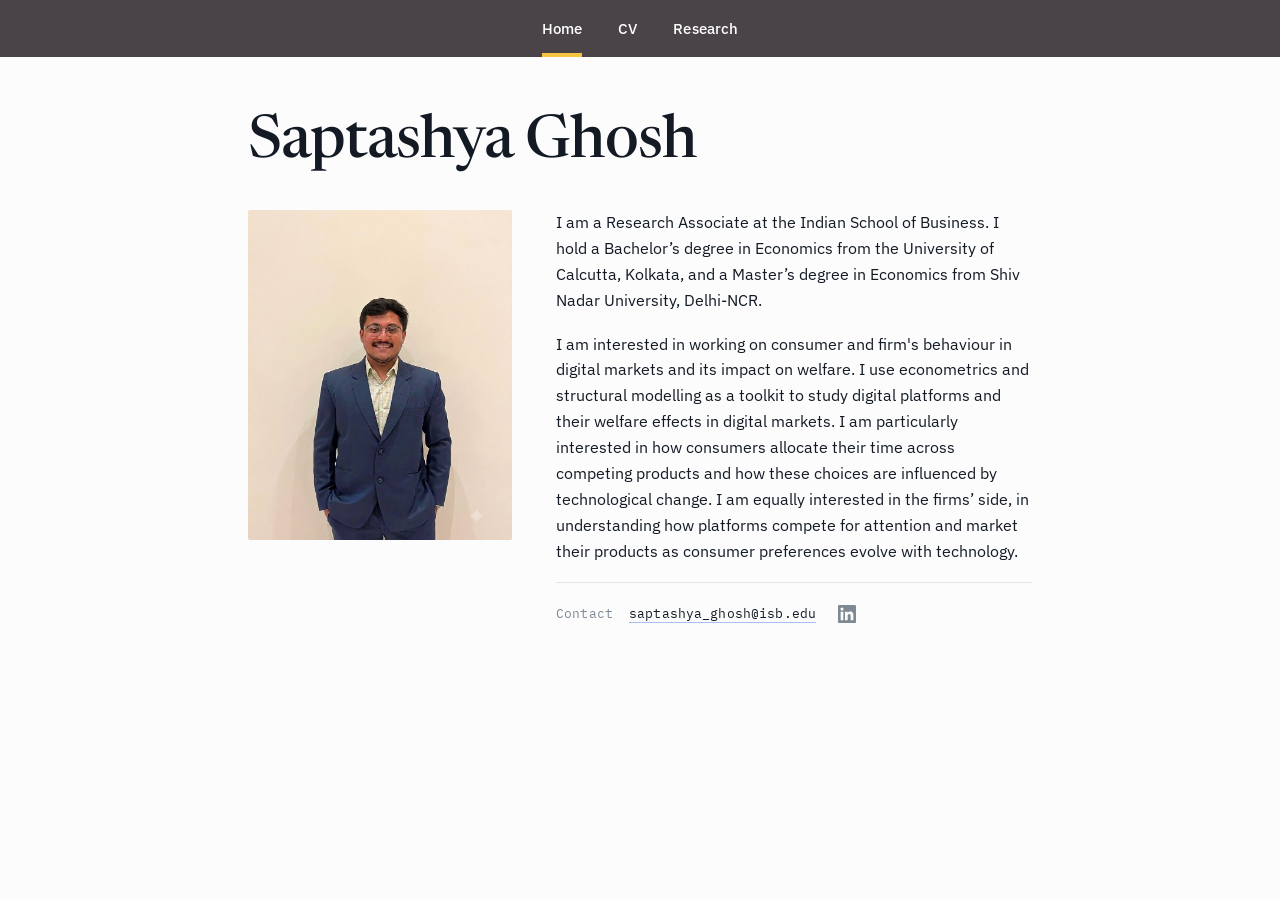
==== index.html @ bd55d1a6 "Update index.html" ====
<!DOCTYPE html>
<html lang="en">
<head>
<meta charset="utf-8">
<meta name="viewport" content="width=device-width, initial-scale=1">
<title>Saptashya Ghosh</title>
<meta name="description" content="Saptashya Ghosh is a Research Associate in the Information Systems area at the Indian School of Business, studying digital platforms and their welfare effects in digital markets.">
<meta property="og:title" content="Saptashya Ghosh">
<meta property="og:description" content="Research Associate, Information Systems, Indian School of Business. Digital platforms and their welfare effects in digital markets.">
<meta property="og:type" content="profile">
<link rel="preconnect" href="https://fonts.googleapis.com">
<link rel="preconnect" href="https://fonts.gstatic.com" crossorigin>
<link href="https://fonts.googleapis.com/css2?family=Newsreader:ital,opsz,wght@0,6..72,400;0,6..72,500;1,6..72,400&family=IBM+Plex+Mono:wght@400;500&family=IBM+Plex+Sans:wght@400;500&display=swap" rel="stylesheet">
<link rel="stylesheet" href="style.css">
</head>
<body>

<nav class="nav">
  <ul>
    <li><a href="index.html" aria-current="page">Home</a></li>
    <li><a href="cv.html">CV</a></li>
    <li><a href="research.html">Research</a></li>
  </ul>
</nav>

<div class="wrap">
  <h1 class="name">Saptashya Ghosh</h1>

  <div class="intro">
    <!-- Save your headshot beside this file as photo.jpg -->
    <img class="portrait" src="photo.jpg" alt="Saptashya Ghosh">

    <div>
      <p>
        I am a Research Associate at the Indian School of Business. I hold a
        Bachelor’s degree in Economics from the University of Calcutta, Kolkata,
        and a Master’s degree in Economics from Shiv Nadar University, Delhi-NCR.
      </p>
      <p>
        I am interested in working on consumer and firm's behaviour in digital markets and
        its impact on welfare. I use econometrics and structural modelling as a toolkit
        to study digital platforms and their welfare effects in digital markets. I am
        particularly interested in how consumers allocate their time across competing
        products and how these choices are influenced by technological change. I am
        equally interested in the firms’ side, in understanding how platforms compete
        for attention and market their products as consumer preferences evolve with
        technology.
      </p>

      <p class="contact">
        <span class="k">Contact</span>
        <a href="mailto:saptashya_ghosh@isb.edu">saptashya_ghosh@isb.edu</a>
        <a class="icon" href="https://www.linkedin.com/in/saptashya-ghosh-b51867218" aria-label="LinkedIn profile">
          <svg viewBox="0 0 24 24" width="18" height="18" fill="currentColor" aria-hidden="true">
            <path d="M20.45 20.45h-3.56v-5.57c0-1.33-.02-3.04-1.85-3.04-1.85 0-2.14 1.45-2.14 2.94v5.67H9.35V9h3.41v1.56h.05c.48-.9 1.63-1.85 3.37-1.85 3.6 0 4.27 2.37 4.27 5.46v6.28zM5.34 7.43a2.06 2.06 0 1 1 0-4.13 2.06 2.06 0 0 1 0 4.13zM7.12 20.45H3.55V9h3.57v11.45zM22.22 0H1.77C.79 0 0 .77 0 1.73v20.54C0 23.22.79 24 1.77 24h20.45c.98 0 1.78-.78 1.78-1.73V1.73C24 .77 23.2 0 22.22 0z"/>
          </svg>
        </a>
      </p>
    </div>
  </div>
</div>

</body>
</html>
---- style.css ----
:root{
  --ink:        #131A24;
  --ink-soft:   #4A5663;
  --ink-faint:  #7E8994;
  --paper:      #FCFCFD;
  --rule:       #E1E6EA;
  --rule-soft:  #EDF1F4;
  --signal:     #2F5FE0;
  --signal-dim: #A9BEF2;

  --nav-bg:     #4A4448;
  --nav-ink:    #FFFFFF;
  --nav-active: #F5C542;

  --display: "Newsreader", Georgia, serif;
  --body:    "IBM Plex Sans", system-ui, sans-serif;
  --mono:    "IBM Plex Mono", ui-monospace, monospace;

  --measure: 40rem;
  --rail:    9.5rem;
  --gap:     2.5rem;
  --page:    52rem;
}

*{box-sizing:border-box}
html{-webkit-text-size-adjust:100%}
body{
  margin:0;
  background:var(--paper);
  color:var(--ink);
  font-family:var(--body);
  font-size:16px;
  line-height:1.62;
  -webkit-font-smoothing:antialiased;
}
a{color:var(--ink); text-decoration:none; border-bottom:1px solid var(--signal-dim)}
a:hover{border-bottom-color:var(--signal); color:var(--signal)}
a:focus-visible{outline:2px solid var(--signal); outline-offset:3px; border-radius:2px}

/* ---------- Navigation ---------- */
.nav{background:var(--nav-bg)}
.nav ul{
  max-width:var(--page);
  margin:0 auto;
  padding:0 1.5rem;
  list-style:none;
  display:flex;
  justify-content:center;
  gap:2.25rem;
}
.nav a{
  display:block;
  padding:1.05rem 0 0.75rem;
  color:var(--nav-ink);
  font-size:0.9375rem;
  font-weight:500;
  letter-spacing:0.005em;
  border-bottom:4px solid transparent;
}
.nav a:hover{color:var(--nav-ink); border-bottom-color:rgba(255,255,255,0.35)}
.nav a[aria-current="page"]{border-bottom-color:var(--nav-active)}
.nav a:focus-visible{outline:2px solid var(--nav-active); outline-offset:-4px}

.wrap{
  max-width:var(--page);
  margin:0 auto;
  padding:3.5rem 1.5rem 6rem;
}

/* ---------- Home ---------- */
.name{
  font-family:var(--display);
  font-weight:500;
  font-size:clamp(2.5rem, 7vw, 3.75rem);
  line-height:1.02;
  letter-spacing:-0.018em;
  margin:0 0 2.25rem;
}
.intro{
  display:grid;
  grid-template-columns:16.5rem minmax(0, 1fr);
  gap:2.75rem;
  align-items:start;
}
.portrait{
  width:100%;
  height:auto;
  display:block;
  border-radius:2px;
  background:var(--rule-soft);
  aspect-ratio:4 / 5;
  object-fit:cover;
}
.intro p{margin:0 0 1.1rem}
.intro p:last-of-type{margin-bottom:0}

.contact{
  margin:1.75rem 0 0;
  padding-top:1.25rem;
  border-top:1px solid var(--rule);
  font-family:var(--mono);
  font-size:0.8125rem;
  letter-spacing:0.01em;
}
.contact .k{color:var(--ink-faint); margin-right:0.5rem}

/* ---------- CV page ---------- */
.cv-panel{
  min-height:26rem;
  display:flex;
  flex-direction:column;
  align-items:center;
  justify-content:center;
  text-align:center;
  padding:3rem 1rem;
}
.cv-heading{
  font-family:var(--mono);
  font-size:0.6875rem;
  font-weight:500;
  text-transform:uppercase;
  letter-spacing:0.16em;
  color:var(--ink-faint);
  margin:0 0 1.5rem;
}
.cv-mark{
  font-family:var(--display);
  font-weight:500;
  font-size:clamp(6rem, 22vw, 11rem);
  line-height:0.9;
  letter-spacing:-0.03em;
  color:var(--ink);
  border-bottom:0;
  display:inline-block;
  transition:color 160ms ease;
}
.cv-mark:hover{color:var(--signal); border-bottom:0}
.cv-mark:focus-visible{outline:2px solid var(--signal); outline-offset:8px; border-radius:4px}
.cv-note{
  font-family:var(--mono);
  font-size:0.75rem;
  color:var(--ink-faint);
  letter-spacing:0.02em;
  margin:1.75rem 0 0;
}

/* ---------- Research sections ---------- */
.section{
  display:grid;
  grid-template-columns:var(--rail) minmax(0, 1fr);
  gap:var(--gap);
  padding:2.5rem 0;
  border-top:1px solid var(--rule);
}
.section:first-of-type{border-top:0; padding-top:0}
.section-label{
  font-family:var(--mono);
  font-size:0.6875rem;
  font-weight:500;
  text-transform:uppercase;
  letter-spacing:0.11em;
  color:var(--ink-faint);
  line-height:1.5;
  padding-top:0.35rem;
  margin:0;
}
.section-body > *:first-child{margin-top:0}
.section-body > *:last-child{margin-bottom:0}

.paper{margin:0 0 2.25rem}
.paper:last-child{margin-bottom:0}
.paper-title{
  font-family:var(--display);
  font-size:1.1875rem;
  font-weight:500;
  line-height:1.32;
  letter-spacing:-0.004em;
  margin:0 0 0.3rem;
}
.paper-authors{margin:0 0 0.3rem; color:var(--ink-soft); font-size:0.9375rem}
.paper-venue{
  font-family:var(--mono);
  font-size:0.75rem;
  letter-spacing:0.015em;
  color:var(--ink-faint);
  margin:0;
}
.paper-venue .status{color:var(--signal)}

details.abstract{margin:0.7rem 0 0}
details.abstract summary{
  font-family:var(--mono);
  font-size:0.6875rem;
  text-transform:uppercase;
  letter-spacing:0.09em;
  color:var(--ink-faint);
  cursor:pointer;
  display:inline-block;
  padding:0.15rem 0;
  list-style:none;
}
details.abstract summary::-webkit-details-marker{display:none}
details.abstract summary::before{content:"+ "; color:var(--signal)}
details.abstract[open] summary::before{content:"\2212 "}
details.abstract summary:hover{color:var(--signal)}
details.abstract summary:focus-visible{outline:2px solid var(--signal); outline-offset:3px}
.abstract-text{
  font-size:0.9375rem;
  line-height:1.65;
  color:var(--ink-soft);
  border-left:2px solid var(--rule);
  padding-left:1rem;
  margin:0.75rem 0 0;
  max-width:var(--measure);
}

/* ---------- Figure: the entropy result ---------- */
.band-figure{margin:1.25rem 0 0; max-width:var(--measure)}
.band{display:flex; gap:2px; height:44px; width:100%}
.band span{
  flex:1 1 0;
  background:var(--signal-dim);
  border-radius:1px;
  transition:flex-grow 1400ms cubic-bezier(.22,.61,.36,1),
             background-color 1400ms ease;
  transition-delay:calc(var(--i) * 28ms);
}
.band.settled span{background:var(--rule-soft)}
.band.settled span[data-hot="1"]{background:var(--signal-dim)}
.band.settled span[data-hot="2"]{background:var(--signal)}
.band-caption{
  font-family:var(--mono);
  font-size:0.6875rem;
  line-height:1.55;
  color:var(--ink-faint);
  letter-spacing:0.02em;
  margin:0.6rem 0 0;
}

/* ---------- Footer ---------- */
.colophon{
  max-width:var(--page);
  margin:0 auto;
  padding:1.5rem 1.5rem 3rem;
  border-top:1px solid var(--rule);
  font-family:var(--mono);
  font-size:0.6875rem;
  color:var(--ink-faint);
  letter-spacing:0.02em;
}

/* ---------- Mobile ---------- */
@media (max-width:720px){
  .nav ul{gap:1.25rem; justify-content:flex-start; overflow-x:auto; padding:0 1.25rem}
  .nav a{font-size:0.875rem; white-space:nowrap}
  .wrap{padding:2.5rem 1.25rem 4rem}
  .intro{grid-template-columns:1fr; gap:1.75rem}
  .portrait{max-width:12.5rem}
  .section{grid-template-columns:1fr; gap:0.9rem; padding:2rem 0}
  .section-label{padding-top:0}
  .band{height:36px}
  .cv-panel{min-height:18rem}
}

@media (prefers-reduced-motion:reduce){
  .band span{transition:none}
  .cv-mark{transition:none}
}

/* ---------- Contact icons ---------- */
.contact .icon{
  display:inline-flex;
  align-items:center;
  margin-left:0.85rem;
  vertical-align:-0.3rem;
  color:var(--ink-faint);
  border-bottom:0;
  transition:color 150ms ease;
}
.contact .icon:hover{color:var(--signal); border-bottom:0}
.contact .icon:focus-visible{outline:2px solid var(--signal); outline-offset:3px; border-radius:2px}
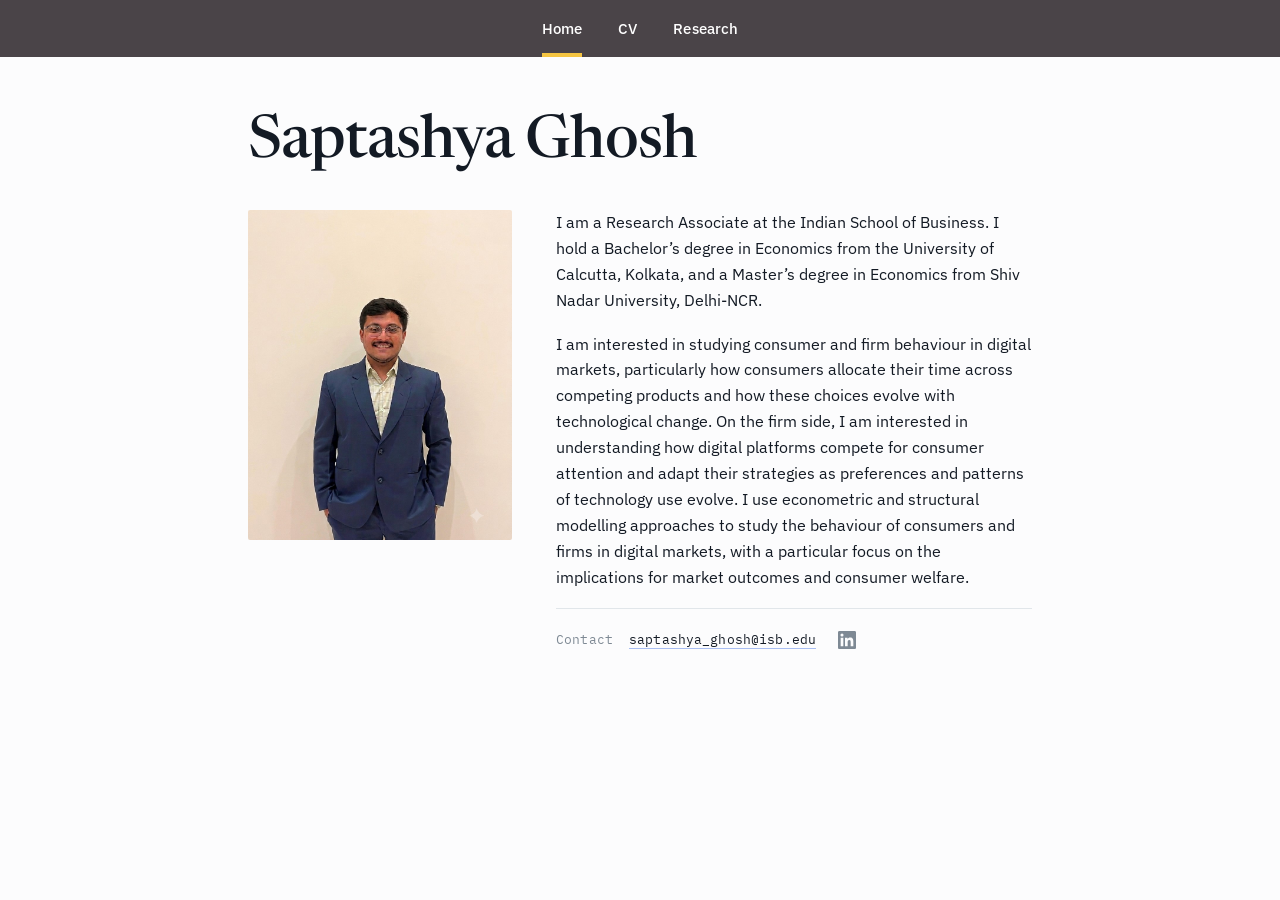
==== commit 9e0a24c7: "Update index.html" ====
--- a/index.html
+++ b/index.html
@@ -37,14 +37,14 @@
         and a Master’s degree in Economics from Shiv Nadar University, Delhi-NCR.
       </p>
       <p>
-        I am interested in working on consumer and firm's behaviour in digital markets and
-        its impact on welfare. I use econometrics and structural modelling as a toolkit
-        to study digital platforms and their welfare effects in digital markets. I am
-        particularly interested in how consumers allocate their time across competing
-        products and how these choices are influenced by technological change. I am
-        equally interested in the firms’ side, in understanding how platforms compete
-        for attention and market their products as consumer preferences evolve with
-        technology.
+        I am interested in studying consumer and firm behaviour in digital markets, 
+        particularly how consumers allocate their time across competing products 
+        and how these choices evolve with technological change. On the firm side, 
+        I am interested in understanding how digital platforms compete for consumer
+        attention and adapt their strategies as preferences and patterns of technology
+        use evolve. I use econometric and structural modelling approaches to
+        study the behaviour of consumers and firms in digital markets, with a
+        particular focus on the implications for market outcomes and consumer welfare.
       </p>
 
       <p class="contact">
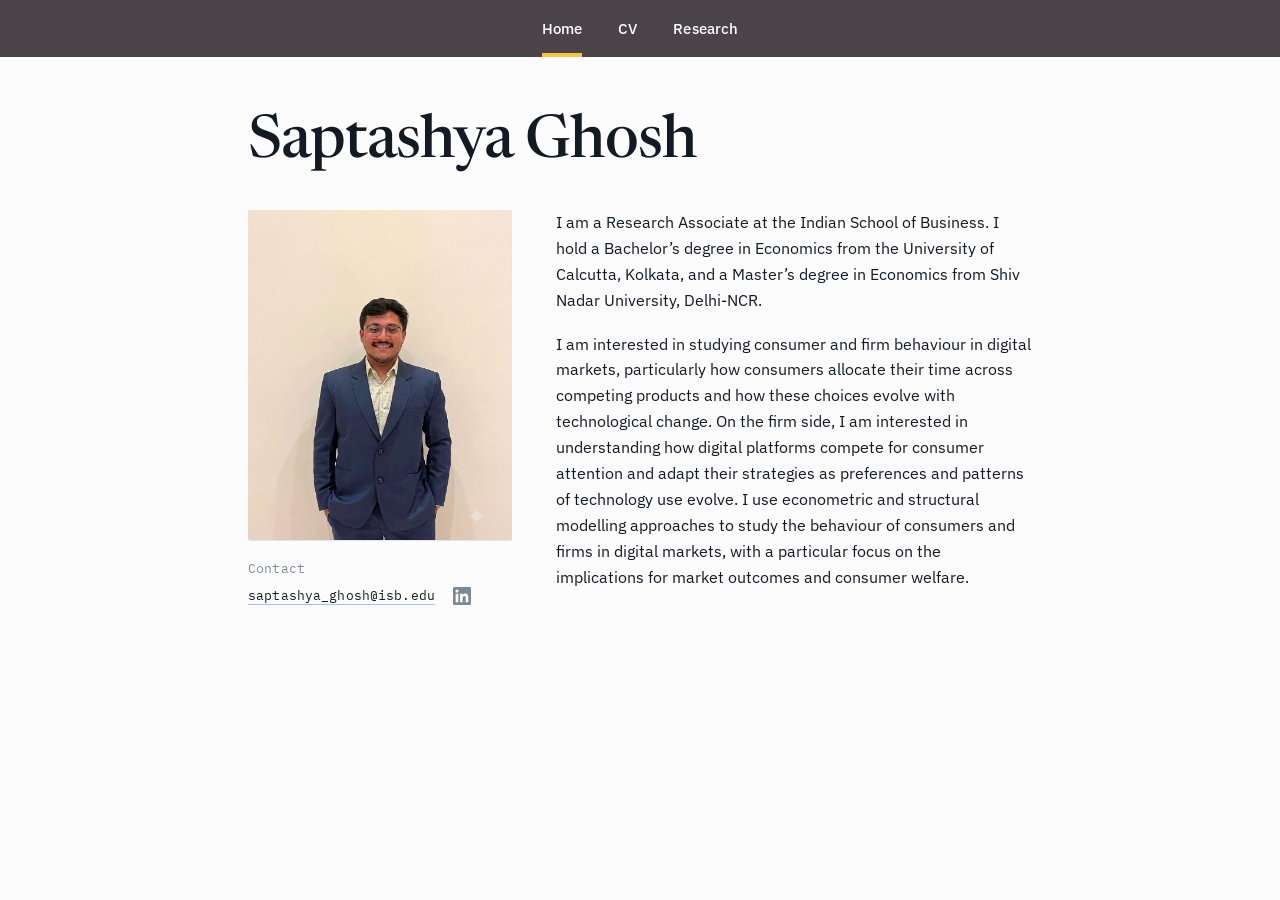
==== commit 3c43b83f: "Add files via upload" ====
--- a/index.html
+++ b/index.html
@@ -27,25 +27,9 @@
   <h1 class="name">Saptashya Ghosh</h1>
 
   <div class="intro">
-    <!-- Save your headshot beside this file as photo.jpg -->
-    <img class="portrait" src="photo.jpg" alt="Saptashya Ghosh">
-
-    <div>
-      <p>
-        I am a Research Associate at the Indian School of Business. I hold a
-        Bachelor’s degree in Economics from the University of Calcutta, Kolkata,
-        and a Master’s degree in Economics from Shiv Nadar University, Delhi-NCR.
-      </p>
-      <p>
-        I am interested in studying consumer and firm behaviour in digital markets, 
-        particularly how consumers allocate their time across competing products 
-        and how these choices evolve with technological change. On the firm side, 
-        I am interested in understanding how digital platforms compete for consumer
-        attention and adapt their strategies as preferences and patterns of technology
-        use evolve. I use econometric and structural modelling approaches to
-        study the behaviour of consumers and firms in digital markets, with a
-        particular focus on the implications for market outcomes and consumer welfare.
-      </p>
+    <div class="intro-left">
+      <!-- Save your headshot beside this file as photo.jpg -->
+      <img class="portrait" src="photo.jpg" alt="Saptashya Ghosh">
 
       <p class="contact">
         <span class="k">Contact</span>
@@ -57,6 +41,24 @@
         </a>
       </p>
     </div>
+
+    <div>
+      <p>
+        I am a Research Associate at the Indian School of Business. I hold a
+        Bachelor’s degree in Economics from the University of Calcutta, Kolkata,
+        and a Master’s degree in Economics from Shiv Nadar University, Delhi-NCR.
+      </p>
+      <p>
+        I am interested in studying consumer and firm behaviour in digital markets,
+        particularly how consumers allocate their time across competing products
+        and how these choices evolve with technological change. On the firm side,
+        I am interested in understanding how digital platforms compete for consumer
+        attention and adapt their strategies as preferences and patterns of technology
+        use evolve. I use econometric and structural modelling approaches to
+        study the behaviour of consumers and firms in digital markets, with a
+        particular focus on the implications for market outcomes and consumer welfare.
+      </p>
+    </div>
   </div>
 </div>
 
--- a/style.css
+++ b/style.css
@@ -95,14 +95,20 @@
 .intro p:last-of-type{margin-bottom:0}
 
 .contact{
-  margin:1.75rem 0 0;
-  padding-top:1.25rem;
+  margin:1.25rem 0 0;
+  padding-top:1rem;
   border-top:1px solid var(--rule);
   font-family:var(--mono);
   font-size:0.8125rem;
   letter-spacing:0.01em;
-}
-.contact .k{color:var(--ink-faint); margin-right:0.5rem}
+  line-height:1.9;
+}
+.contact .k{
+  display:block;
+  color:var(--ink-faint);
+  margin:0 0 0.15rem;
+}
+.contact a{word-break:break-all}
 
 /* ---------- CV page ---------- */
 .cv-panel{
@@ -269,9 +275,10 @@
 
 /* ---------- Contact icons ---------- */
 .contact .icon{
+  word-break:normal;
   display:inline-flex;
   align-items:center;
-  margin-left:0.85rem;
+  margin-left:0.6rem;
   vertical-align:-0.3rem;
   color:var(--ink-faint);
   border-bottom:0;
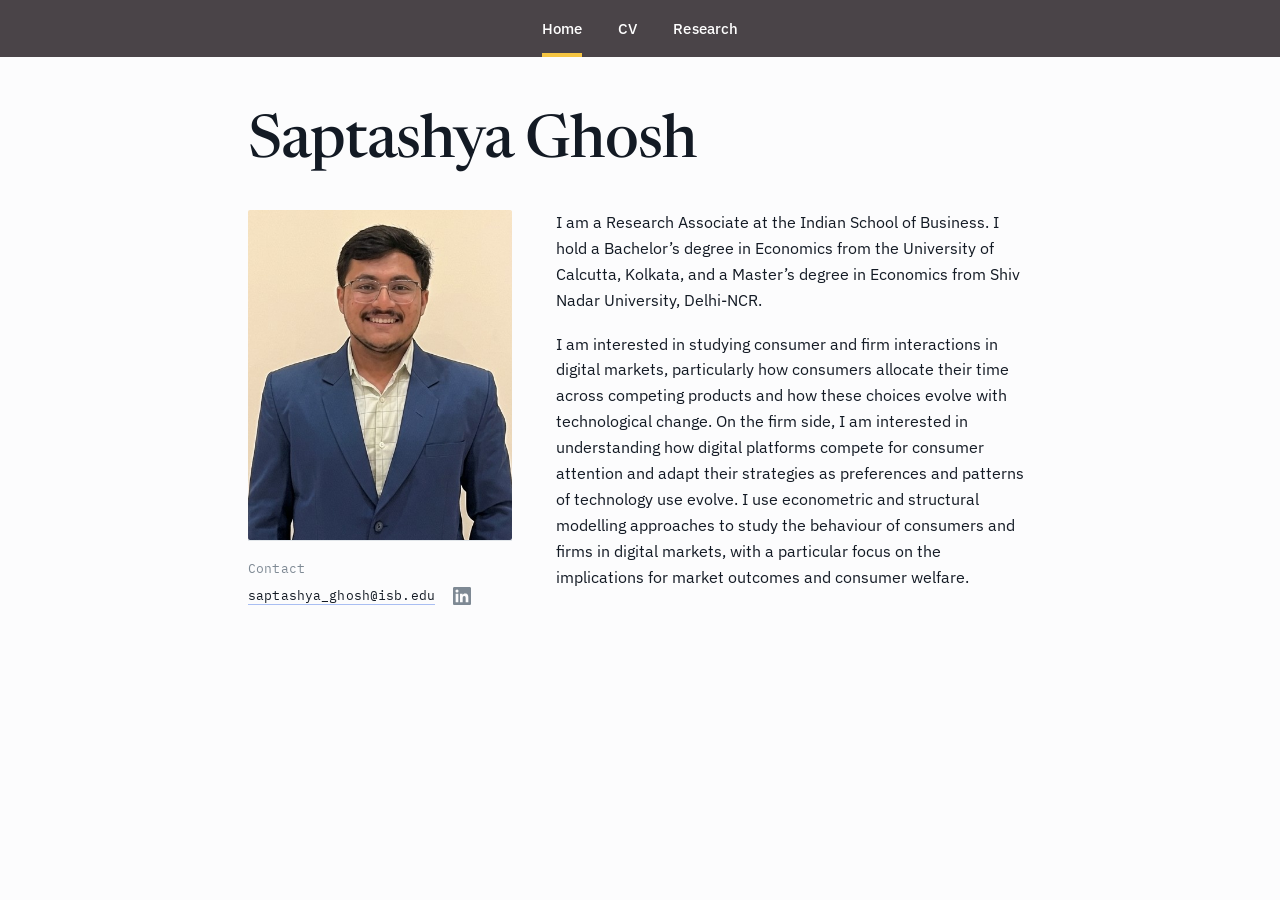
==== commit 9e7afc3f: "Update index.html" ====
--- a/index.html
+++ b/index.html
@@ -49,7 +49,7 @@
         and a Master’s degree in Economics from Shiv Nadar University, Delhi-NCR.
       </p>
       <p>
-        I am interested in studying consumer and firm behaviour in digital markets,
+        I am interested in studying consumer and firm interactions in digital markets,
         particularly how consumers allocate their time across competing products
         and how these choices evolve with technological change. On the firm side,
         I am interested in understanding how digital platforms compete for consumer
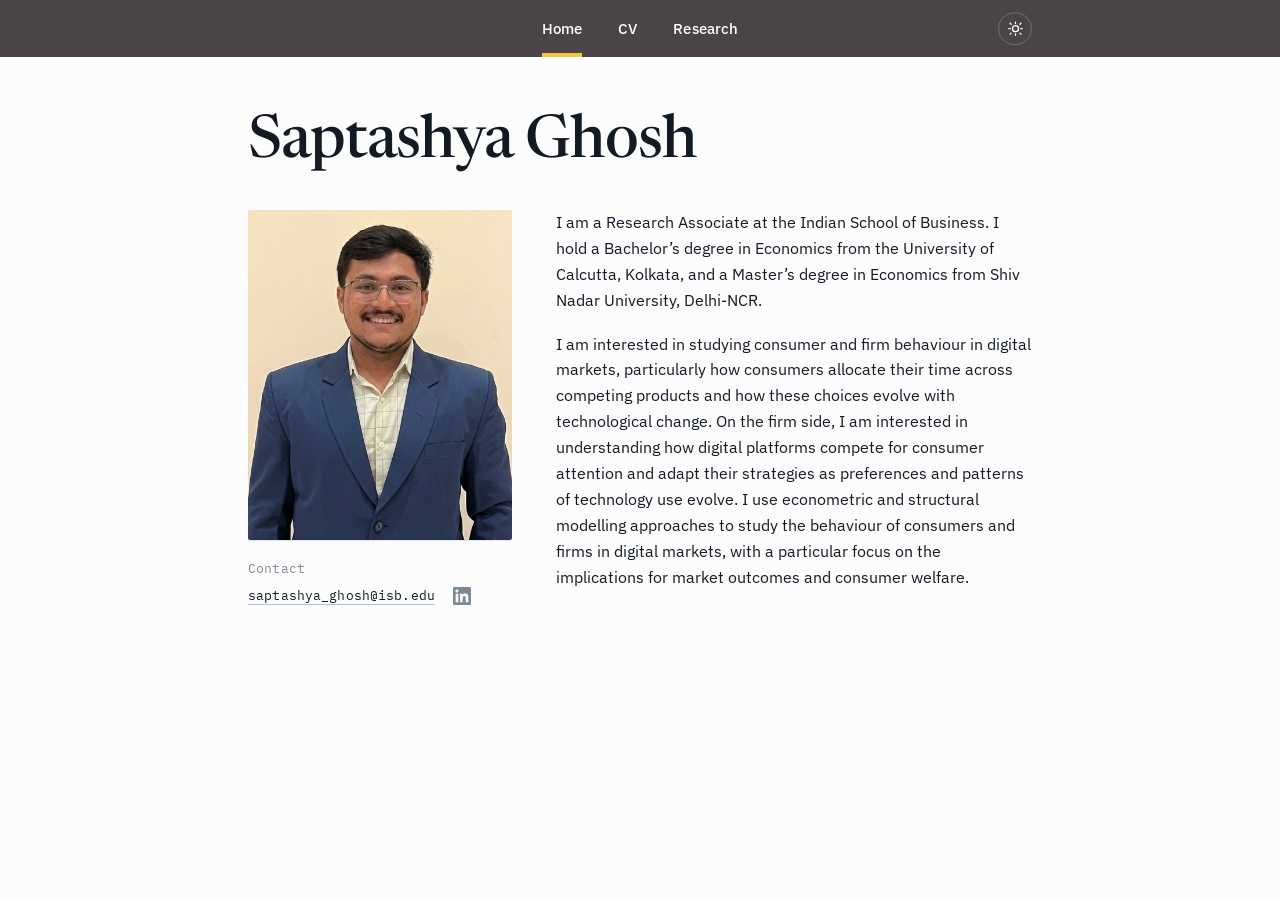
==== commit 3fc091a7: "Add files via upload" ====
--- a/index.html
+++ b/index.html
@@ -12,15 +12,35 @@
 <link rel="preconnect" href="https://fonts.gstatic.com" crossorigin>
 <link href="https://fonts.googleapis.com/css2?family=Newsreader:ital,opsz,wght@0,6..72,400;0,6..72,500;1,6..72,400&family=IBM+Plex+Mono:wght@400;500&family=IBM+Plex+Sans:wght@400;500&display=swap" rel="stylesheet">
 <link rel="stylesheet" href="style.css">
+<script>
+(function(){
+  try{
+    var t = localStorage.getItem('theme');
+    if(!t) t = window.matchMedia('(prefers-color-scheme: dark)').matches ? 'dark' : 'light';
+    document.documentElement.setAttribute('data-theme', t);
+  }catch(e){}
+})();
+</script>
 </head>
 <body>
 
 <nav class="nav">
-  <ul>
-    <li><a href="index.html" aria-current="page">Home</a></li>
-    <li><a href="cv.html">CV</a></li>
-    <li><a href="research.html">Research</a></li>
-  </ul>
+  <div class="nav-inner">
+    <ul>
+      <li><a href="index.html" aria-current="page">Home</a></li>
+      <li><a href="cv.html">CV</a></li>
+      <li><a href="research.html">Research</a></li>
+    </ul>
+  <button class="theme-toggle" id="themeToggle" type="button" aria-label="Switch to dark theme">
+    <svg class="icon-sun" viewBox="0 0 24 24" width="17" height="17" fill="none" stroke="currentColor" stroke-width="1.8" stroke-linecap="round" aria-hidden="true">
+      <circle cx="12" cy="12" r="4.2"/>
+      <path d="M12 2.6v2.1M12 19.3v2.1M4.3 4.3l1.5 1.5M18.2 18.2l1.5 1.5M2.6 12h2.1M19.3 12h2.1M4.3 19.7l1.5-1.5M18.2 5.8l1.5-1.5"/>
+    </svg>
+    <svg class="icon-moon" viewBox="0 0 24 24" width="17" height="17" fill="currentColor" aria-hidden="true">
+      <path d="M20.3 14.9A8.5 8.5 0 0 1 9.1 3.7a8.5 8.5 0 1 0 11.2 11.2z"/>
+    </svg>
+  </button>
+  </div>
 </nav>
 
 <div class="wrap">
@@ -49,7 +69,7 @@
         and a Master’s degree in Economics from Shiv Nadar University, Delhi-NCR.
       </p>
       <p>
-        I am interested in studying consumer and firm interactions in digital markets,
+        I am interested in studying consumer and firm behaviour in digital markets,
         particularly how consumers allocate their time across competing products
         and how these choices evolve with technological change. On the firm side,
         I am interested in understanding how digital platforms compete for consumer
@@ -62,5 +82,22 @@
   </div>
 </div>
 
+<script>
+(function(){
+  var btn = document.getElementById('themeToggle');
+  if(!btn) return;
+  function label(){
+    var dark = document.documentElement.getAttribute('data-theme') === 'dark';
+    btn.setAttribute('aria-label', dark ? 'Switch to light theme' : 'Switch to dark theme');
+  }
+  label();
+  btn.addEventListener('click', function(){
+    var next = document.documentElement.getAttribute('data-theme') === 'dark' ? 'light' : 'dark';
+    document.documentElement.setAttribute('data-theme', next);
+    try{ localStorage.setItem('theme', next); }catch(e){}
+    label();
+  });
+})();
+</script>
 </body>
 </html>
--- a/style.css
+++ b/style.css
@@ -22,6 +22,22 @@
   --page:    52rem;
 }
 
+:root[data-theme="dark"]{
+  --ink:        #E6EAF0;
+  --ink-soft:   #A9B4C2;
+  --ink-faint:  #78838F;
+  --paper:      #15191E;
+  --rule:       #2B323B;
+  --rule-soft:  #1F252C;
+  --signal:     #86A5F2;
+  --signal-dim: #394B74;
+
+  --nav-bg:     #1E232A;
+  --nav-ink:    #E6EAF0;
+  --nav-active: #F5C542;
+}
+:root[data-theme="dark"] .portrait{filter:brightness(0.94)}
+
 *{box-sizing:border-box}
 html{-webkit-text-size-adjust:100%}
 body{
@@ -39,15 +55,46 @@
 
 /* ---------- Navigation ---------- */
 .nav{background:var(--nav-bg)}
-.nav ul{
+.nav-inner{
+  position:relative;
   max-width:var(--page);
   margin:0 auto;
   padding:0 1.5rem;
+  display:flex;
+  align-items:center;
+  justify-content:center;
+}
+.nav ul{
+  margin:0;
+  padding:0;
   list-style:none;
   display:flex;
   justify-content:center;
   gap:2.25rem;
 }
+.theme-toggle{
+  position:absolute;
+  right:1.5rem;
+  top:50%;
+  transform:translateY(-50%);
+  display:inline-flex;
+  align-items:center;
+  justify-content:center;
+  width:2.1rem;
+  height:2.1rem;
+  padding:0;
+  background:transparent;
+  border:1px solid rgba(255,255,255,0.22);
+  border-radius:50%;
+  color:var(--nav-ink);
+  cursor:pointer;
+  transition:background-color 150ms ease, border-color 150ms ease;
+}
+.theme-toggle:hover{background:rgba(255,255,255,0.12); border-color:rgba(255,255,255,0.4)}
+.theme-toggle:focus-visible{outline:2px solid var(--nav-active); outline-offset:2px}
+.theme-toggle .icon-moon{display:none}
+:root[data-theme="dark"] .theme-toggle .icon-moon{display:block}
+:root[data-theme="dark"] .theme-toggle .icon-sun{display:none}
 .nav a{
   display:block;
   padding:1.05rem 0 0.75rem;
@@ -193,32 +240,55 @@
 }
 .paper-venue .status{color:var(--signal)}
 
-details.abstract{margin:0.7rem 0 0}
-details.abstract summary{
-  font-family:var(--mono);
-  font-size:0.6875rem;
-  text-transform:uppercase;
-  letter-spacing:0.09em;
-  color:var(--ink-faint);
-  cursor:pointer;
-  display:inline-block;
-  padding:0.15rem 0;
-  list-style:none;
-}
-details.abstract summary::-webkit-details-marker{display:none}
-details.abstract summary::before{content:"+ "; color:var(--signal)}
-details.abstract[open] summary::before{content:"\2212 "}
-details.abstract summary:hover{color:var(--signal)}
-details.abstract summary:focus-visible{outline:2px solid var(--signal); outline-offset:3px}
+.abstract{margin:0.8rem 0 0; max-width:var(--measure)}
+.abs-toggle{
+  position:absolute;
+  width:1px; height:1px;
+  opacity:0;
+  pointer-events:none;
+}
+.abstract-shell{position:relative}
 .abstract-text{
   font-size:0.9375rem;
   line-height:1.65;
   color:var(--ink-soft);
   border-left:2px solid var(--rule);
   padding-left:1rem;
-  margin:0.75rem 0 0;
-  max-width:var(--measure);
-}
+  margin:0;
+  display:-webkit-box;
+  -webkit-line-clamp:4;
+  -webkit-box-orient:vertical;
+  overflow:hidden;
+}
+.abstract-shell::after{
+  content:"";
+  position:absolute;
+  left:2px; right:0; bottom:0;
+  height:2.6em;
+  background:linear-gradient(to bottom, rgba(0,0,0,0), var(--paper) 88%);
+  pointer-events:none;
+}
+.abs-more{
+  display:inline-block;
+  margin-top:0.55rem;
+  margin-left:1rem;
+  font-family:var(--mono);
+  font-size:0.6875rem;
+  text-transform:uppercase;
+  letter-spacing:0.09em;
+  color:var(--signal);
+  cursor:pointer;
+}
+.abs-more::before{content:"see more"}
+.abs-more:hover{text-decoration:underline}
+.abs-toggle:checked ~ .abstract-shell .abstract-text{
+  -webkit-line-clamp:unset;
+  display:block;
+  overflow:visible;
+}
+.abs-toggle:checked ~ .abstract-shell::after{display:none}
+.abs-toggle:checked ~ .abs-more::before{content:"see less"}
+.abs-toggle:focus-visible ~ .abs-more{outline:2px solid var(--signal); outline-offset:3px; border-radius:2px}
 
 /* ---------- Figure: the entropy result ---------- */
 .band-figure{margin:1.25rem 0 0; max-width:var(--measure)}
@@ -257,8 +327,10 @@
 
 /* ---------- Mobile ---------- */
 @media (max-width:720px){
-  .nav ul{gap:1.25rem; justify-content:flex-start; overflow-x:auto; padding:0 1.25rem}
+  .nav-inner{justify-content:flex-start; padding:0 3.75rem 0 1.25rem}
+  .nav ul{gap:1.25rem; justify-content:flex-start; overflow-x:auto}
   .nav a{font-size:0.875rem; white-space:nowrap}
+  .theme-toggle{right:1rem}
   .wrap{padding:2.5rem 1.25rem 4rem}
   .intro{grid-template-columns:1fr; gap:1.75rem}
   .portrait{max-width:12.5rem}
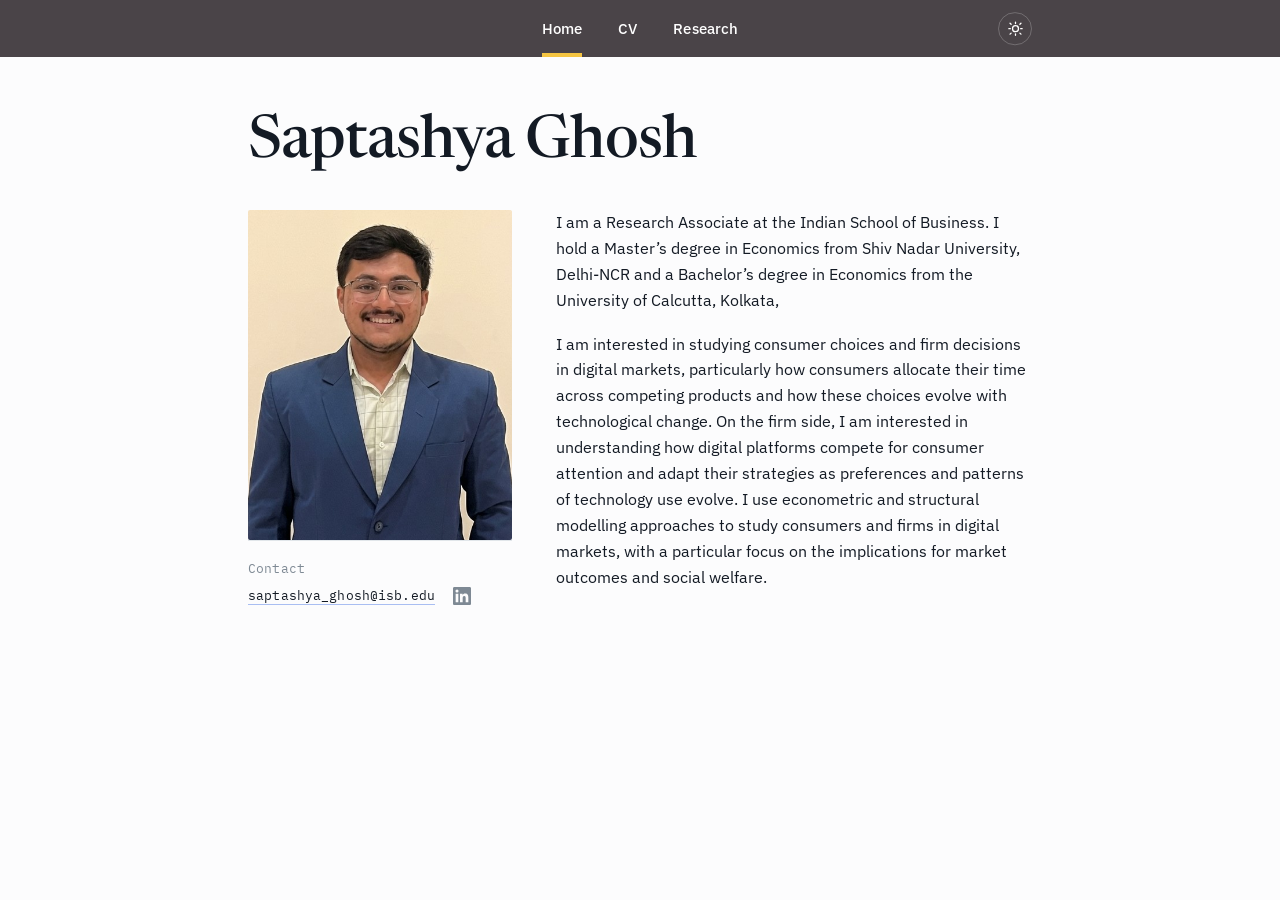
==== commit 76fe776c: "Update index.html" ====
--- a/index.html
+++ b/index.html
@@ -65,18 +65,19 @@
     <div>
       <p>
         I am a Research Associate at the Indian School of Business. I hold a
+        Master’s degree in Economics from Shiv Nadar University, Delhi-NCR and a 
         Bachelor’s degree in Economics from the University of Calcutta, Kolkata,
-        and a Master’s degree in Economics from Shiv Nadar University, Delhi-NCR.
+       
       </p>
       <p>
-        I am interested in studying consumer and firm behaviour in digital markets,
+        I am interested in studying consumer choices and firm decisions in digital markets,
         particularly how consumers allocate their time across competing products
         and how these choices evolve with technological change. On the firm side,
         I am interested in understanding how digital platforms compete for consumer
         attention and adapt their strategies as preferences and patterns of technology
         use evolve. I use econometric and structural modelling approaches to
-        study the behaviour of consumers and firms in digital markets, with a
-        particular focus on the implications for market outcomes and consumer welfare.
+        study consumers and firms in digital markets, with a
+        particular focus on the implications for market outcomes and social welfare.
       </p>
     </div>
   </div>
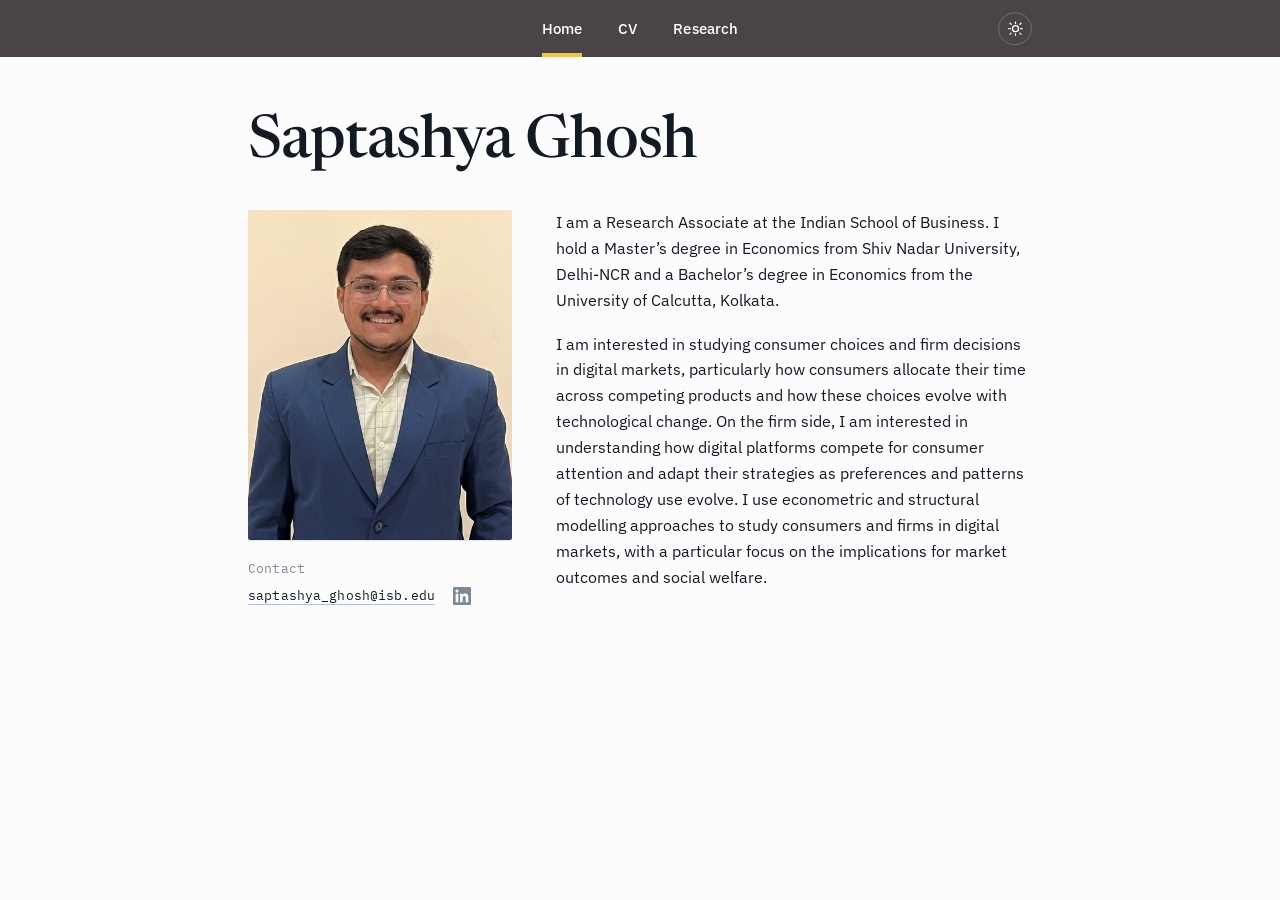
==== commit 2eb2ab2e: "Update index.html" ====
--- a/index.html
+++ b/index.html
@@ -66,7 +66,7 @@
       <p>
         I am a Research Associate at the Indian School of Business. I hold a
         Master’s degree in Economics from Shiv Nadar University, Delhi-NCR and a 
-        Bachelor’s degree in Economics from the University of Calcutta, Kolkata,
+        Bachelor’s degree in Economics from the University of Calcutta, Kolkata.
        
       </p>
       <p>
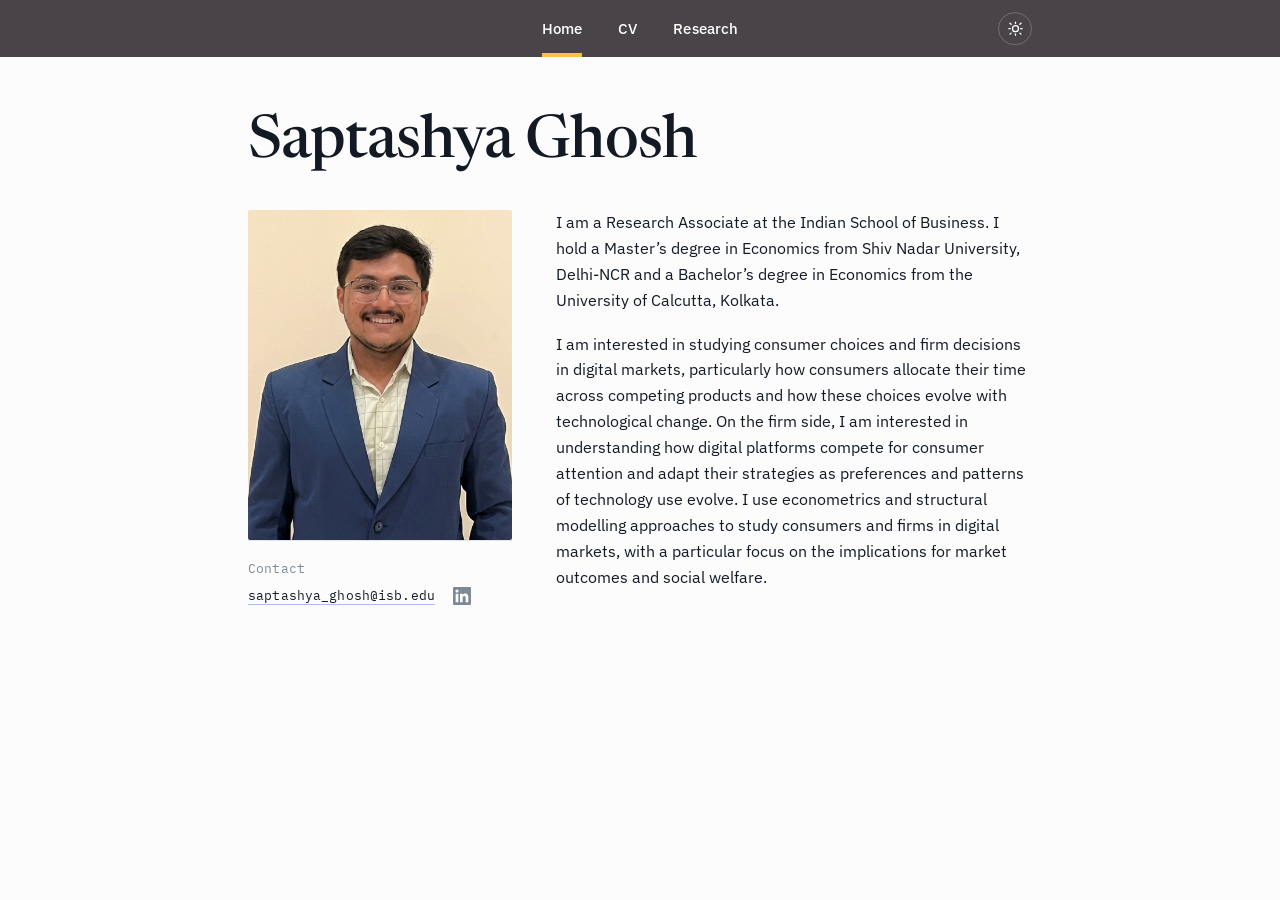
==== commit f2a691af: "Update index.html" ====
--- a/index.html
+++ b/index.html
@@ -75,7 +75,7 @@
         and how these choices evolve with technological change. On the firm side,
         I am interested in understanding how digital platforms compete for consumer
         attention and adapt their strategies as preferences and patterns of technology
-        use evolve. I use econometric and structural modelling approaches to
+        use evolve. I use econometrics and structural modelling approaches to
         study consumers and firms in digital markets, with a
         particular focus on the implications for market outcomes and social welfare.
       </p>
